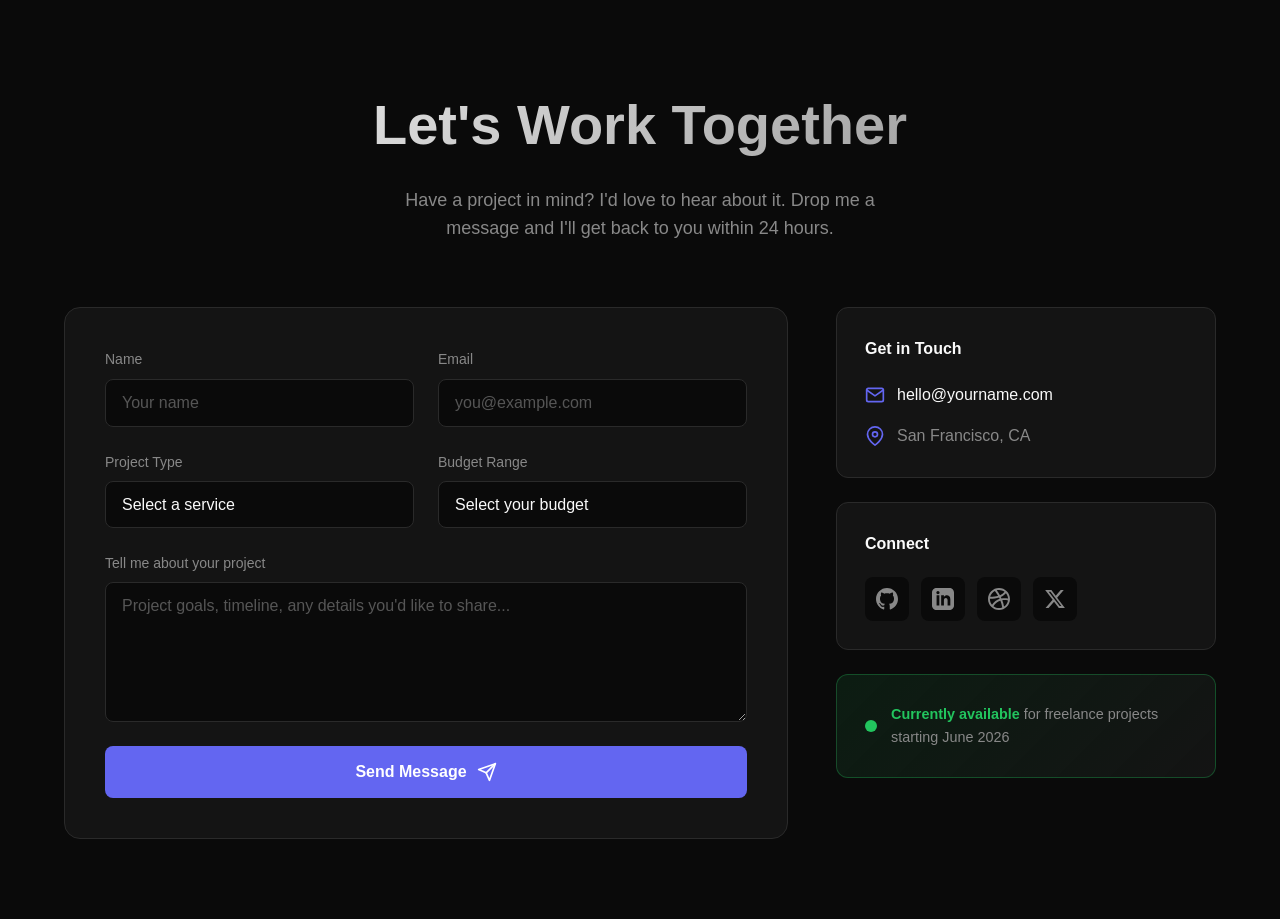
==== contactUs.html @ fe99a96f "Javascript Added" ====
<!DOCTYPE html>
<html lang="en">
<head>
  <meta charset="UTF-8">
  <meta name="viewport" content="width=device-width, initial-scale=1.0">
  <title>Contact | Your Name</title>
  <link rel="stylesheet" href="contactUs.css">
</head>
<body>
  <main class="contact-page">
    <section class="contact-hero">
      <h1>Let's Work Together</h1>
      <p>Have a project in mind? I'd love to hear about it. Drop me a message and I'll get back to you within 24 hours.</p>
    </section>

    <div class="contact-container">
      <form class="contact-form" action="#" method="POST">
        <div class="form-group">
          <label for="name">Name</label>
          <input type="text" id="name" name="name" required placeholder="Your name">
        </div>

        <div class="form-group">
          <label for="email">Email</label>
          <input type="email" id="email" name="email" required placeholder="you@example.com">
        </div>

        <div class="form-group">
          <label for="project-type">Project Type</label>
          <select id="project-type" name="project-type">
            <option value="" disabled selected>Select a service</option>
            <option value="website">Website Development</option>
            <option value="webapp">Web Application</option>
            <option value="design">UI/UX Design</option>
            <option value="redesign">Website Redesign</option>
            <option value="other">Other</option>
          </select>
        </div>

        <div class="form-group">
          <label for="budget">Budget Range</label>
          <select id="budget" name="budget">
            <option value="" disabled selected>Select your budget</option>
            <option value="<2k">Under $2,000</option>
            <option value="2k-5k">$2,000 – $5,000</option>
            <option value="5k-10k">$5,000 – $10,000</option>
            <option value="10k+">$10,000+</option>
          </select>
        </div>

        <div class="form-group full-width">
          <label for="message">Tell me about your project</label>
          <textarea id="message" name="message" rows="5" required placeholder="Project goals, timeline, any details you'd like to share..."></textarea>
        </div>
        
        <button type="submit" class="submit-btn">
          <span>Send Message</span>
          <svg xmlns="[w3.org](http://www.w3.org/2000/svg)" width="20" height="20" viewBox="0 0 24 24" fill="none" stroke="currentColor" stroke-width="2" stroke-linecap="round" stroke-linejoin="round">
            <line x1="22" y1="2" x2="11" y2="13"></line>
            <polygon points="22 2 15 22 11 13 2 9 22 2"></polygon>
          </svg>
        </button>
      </form>

      <aside class="contact-info">
        <div class="info-card">
          <h3>Get in Touch</h3>
          <ul class="contact-details">
            <li>
              <svg xmlns="[w3.org](http://www.w3.org/2000/svg)" width="20" height="20" viewBox="0 0 24 24" fill="none" stroke="currentColor" stroke-width="2" stroke-linecap="round" stroke-linejoin="round">
                <path d="M4 4h16c1.1 0 2 .9 2 2v12c0 1.1-.9 2-2 2H4c-1.1 0-2-.9-2-2V6c0-1.1.9-2 2-2z"></path>
                <polyline points="22,6 12,13 2,6"></polyline>
              </svg>
              <a href="mailto:hello@yourname.com">hello@yourname.com</a>
            </li>
            <li>
              <svg xmlns="[w3.org](http://www.w3.org/2000/svg)" width="20" height="20" viewBox="0 0 24 24" fill="none" stroke="currentColor" stroke-width="2" stroke-linecap="round" stroke-linejoin="round">
                <path d="M21 10c0 7-9 13-9 13s-9-6-9-13a9 9 0 0 1 18 0z"></path>
                <circle cx="12" cy="10" r="3"></circle>
              </svg>
              <span>San Francisco, CA</span>
            </li>
          </ul>
        </div>

        <div class="info-card">
          <h3>Connect</h3>
          <div class="social-links">
            <a href="#" aria-label="GitHub" class="social-link">
              <svg xmlns="[w3.org](http://www.w3.org/2000/svg)" width="22" height="22" viewBox="0 0 24 24" fill="currentColor">
                <path d="M12 0c-6.626 0-12 5.373-12 12 0 5.302 3.438 9.8 8.207 11.387.599.111.793-.261.793-.577v-2.234c-3.338.726-4.033-1.416-4.033-1.416-.546-1.387-1.333-1.756-1.333-1.756-1.089-.745.083-.729.083-.729 1.205.084 1.839 1.237 1.839 1.237 1.07 1.834 2.807 1.304 3.492.997.107-.775.418-1.305.762-1.604-2.665-.305-5.467-1.334-5.467-5.931 0-1.311.469-2.381 1.236-3.221-.124-.303-.535-1.524.117-3.176 0 0 1.008-.322 3.301 1.23.957-.266 1.983-.399 3.003-.404 1.02.005 2.047.138 3.006.404 2.291-1.552 3.297-1.23 3.297-1.23.653 1.653.242 2.874.118 3.176.77.84 1.235 1.911 1.235 3.221 0 4.609-2.807 5.624-5.479 5.921.43.372.823 1.102.823 2.222v3.293c0 .319.192.694.801.576 4.765-1.589 8.199-6.086 8.199-11.386 0-6.627-5.373-12-12-12z"/>
              </svg>
            </a>
            <a href="#" aria-label="LinkedIn" class="social-link">
              <svg xmlns="[w3.org](http://www.w3.org/2000/svg)" width="22" height="22" viewBox="0 0 24 24" fill="currentColor">
                <path d="M19 0h-14c-2.761 0-5 2.239-5 5v14c0 2.761 2.239 5 5 5h14c2.762 0 5-2.239 5-5v-14c0-2.761-2.238-5-5-5zm-11 19h-3v-11h3v11zm-1.5-12.268c-.966 0-1.75-.79-1.75-1.764s.784-1.764 1.75-1.764 1.75.79 1.75 1.764-.783 1.764-1.75 1.764zm13.5 12.268h-3v-5.604c0-3.368-4-3.113-4 0v5.604h-3v-11h3v1.765c1.396-2.586 7-2.777 7 2.476v6.759z"/>
              </svg>
            </a>
            <a href="#" aria-label="Dribbble" class="social-link">
              <svg xmlns="[w3.org](http://www.w3.org/2000/svg)" width="22" height="22" viewBox="0 0 24 24" fill="currentColor">
                <path d="M12 0c-6.628 0-12 5.373-12 12s5.372 12 12 12 12-5.373 12-12-5.372-12-12-12zm9.885 11.441c-2.575-.422-4.943-.445-7.103-.073-.244-.563-.497-1.125-.767-1.68 2.31-1 4.165-2.358 5.548-4.082 1.35 1.594 2.197 3.619 2.322 5.835zm-3.842-7.282c-1.205 1.554-2.868 2.783-4.986 3.68-1.016-1.861-2.178-3.676-3.488-5.438.779-.197 1.591-.314 2.431-.314 2.275 0 4.368.779 6.043 2.072zm-10.516-.993c1.331 1.742 2.511 3.538 3.537 5.381-2.43.715-5.331 1.082-8.684 1.105.692-2.835 2.601-5.193 5.147-6.486zm-5.44 8.834l.013-.256c3.849-.005 7.169-.448 9.95-1.322.233.475.456.952.67 1.432-3.38 1.057-6.165 3.222-8.337 6.48-1.432-1.719-2.296-3.927-2.296-6.334zm3.829 7.81c1.969-3.088 4.482-5.098 7.598-6.027.928 2.42 1.609 4.91 2.043 7.46-3.349 1.291-6.953.666-9.641-1.433zm11.586.43c-.438-2.353-1.08-4.653-1.92-6.897 1.876-.265 3.94-.196 6.199.196-.437 2.786-2.028 5.192-4.279 6.701z"/>
              </svg>
            </a>
            <a href="#" aria-label="Twitter" class="social-link">
              <svg xmlns="[w3.org](http://www.w3.org/2000/svg)" width="22" height="22" viewBox="0 0 24 24" fill="currentColor">
                <path d="M18.244 2.25h3.308l-7.227 8.26 8.502 11.24H16.17l-5.214-6.817L4.99 21.75H1.68l7.73-8.835L1.254 2.25H8.08l4.713 6.231zm-1.161 17.52h1.833L7.084 4.126H5.117z"/>
              </svg>
            </a>
          </div>
        </div>

        <div class="info-card availability">
          <div class="status-indicator"></div>
          <p><strong>Currently available</strong> for freelance projects starting June 2026</p>
        </div>
      </aside>
    </div>
  </main>
</body>
</html>
---- contactUs.css ----
/* styles.css */

* {
  margin: 0;
  padding: 0;
  box-sizing: border-box;
}

:root {
  --color-bg: #0a0a0a;
  --color-surface: #141414;
  --color-surface-hover: #1a1a1a;
  --color-border: #2a2a2a;
  --color-text: #fafafa;
  --color-text-muted: #888;
  --color-accent: #6366f1;
  --color-accent-hover: #818cf8;
  --color-success: #22c55e;
  --radius-sm: 8px;
  --radius-md: 12px;
  --radius-lg: 16px;
}

body {
  font-family: 'Inter', -apple-system, BlinkMacSystemFont, 'Segoe UI', sans-serif;
  background-color: var(--color-bg);
  color: var(--color-text);
  line-height: 1.6;
  min-height: 100vh;
}

.contact-page {
  max-width: 1200px;
  margin: 0 auto;
  padding: 80px 24px;
}

/* Hero Section */
.contact-hero {
  text-align: center;
  margin-bottom: 64px;
}

.contact-hero h1 {
  font-size: clamp(2.5rem, 5vw, 3.5rem);
  font-weight: 700;
  margin-bottom: 16px;
  background: linear-gradient(135deg, var(--color-text) 0%, var(--color-text-muted) 100%);
  -webkit-background-clip: text;
  -webkit-text-fill-color: transparent;
  background-clip: text;
}

.contact-hero p {
  font-size: 1.125rem;
  color: var(--color-text-muted);
  max-width: 500px;
  margin: 0 auto;
}

/* Main Container */
.contact-container {
  display: grid;
  grid-template-columns: 1fr 380px;
  gap: 48px;
  align-items: start;
}

/* Contact Form */
.contact-form {
  display: grid;
  grid-template-columns: 1fr 1fr;
  gap: 24px;
  background: var(--color-surface);
  padding: 40px;
  border-radius: var(--radius-lg);
  border: 1px solid var(--color-border);
}

.form-group {
  display: flex;
  flex-direction: column;
  gap: 8px;
}

.form-group.full-width {
  grid-column: 1 / -1;
}

.form-group label {
  font-size: 0.875rem;
  font-weight: 500;
  color: var(--color-text-muted);
}

.form-group input,
.form-group select,
.form-group textarea {
  padding: 14px 16px;
  background: var(--color-bg);
  border: 1px solid var(--color-border);
  border-radius: var(--radius-sm);
  color: var(--color-text);
  font-size: 1rem;
  font-family: inherit;
  transition: border-color 0.2s, box-shadow 0.2s;
}

.form-group input::placeholder,
.form-group textarea::placeholder {
  color: var(--color-text-muted);
  opacity: 0.6;
}

.form-group input:focus,
.form-group select:focus,
.form-group textarea:focus {
  outline: none;
  border-color: var(--color-accent);
  box-shadow: 0 0 0 3px rgba(99, 102, 241, 0.15);
}

.form-group select {
  cursor: pointer;
  appearance: none;
  background-image: url("data:image/svg+xml,%3Csvg xmlns='[w3.org](http://www.w3.org/2000/svg)' width='16' height='16' viewBox='0 0 24 24' fill='none' stroke='%23888' stroke-width='2'%3E%3Cpolyline points='6 9 12 15 18 9'%3E%3C/polyline%3E%3C/svg%3E");
  background-repeat: no-repeat;
  background-position: right 14px center;
}

.form-group textarea {
  resize: vertical;
  min-height: 140px;
}

.submit-btn {
  grid-column: 1 / -1;
  display: inline-flex;
  align-items: center;
  justify-content: center;
  gap: 10px;
  padding: 16px 32px;
  background: var(--color-accent);
  color: white;
  border: none;
  border-radius: var(--radius-sm);
  font-size: 1rem;
  font-weight: 600;
  cursor: pointer;
  transition: background 0.2s, transform 0.2s;
}

.submit-btn:hover {
  background: var(--color-accent-hover);
  transform: translateY(-2px);
}

.submit-btn:active {
  transform: translateY(0);
}

/* Contact Info Sidebar */
.contact-info {
  display: flex;
  flex-direction: column;
  gap: 24px;
}

.info-card {
  background: var(--color-surface);
  padding: 28px;
  border-radius: var(--radius-md);
  border: 1px solid var(--color-border);
}

.info-card h3 {
  font-size: 1rem;
  font-weight: 600;
  margin-bottom: 20px;
  color: var(--color-text);
}

.contact-details {
  list-style: none;
  display: flex;
  flex-direction: column;
  gap: 16px;
}

.contact-details li {
  display: flex;
  align-items: center;
  gap: 12px;
  color: var(--color-text-muted);
}

.contact-details li svg {
  flex-shrink: 0;
  color: var(--color-accent);
}

.contact-details a {
  color: var(--color-text);
  text-decoration: none;
  transition: color 0.2s;
}

.contact-details a:hover {
  color: var(--color-accent);
}

/* Social Links */
.social-links {
  display: flex;
  gap: 12px;
}

.social-link {
  display: flex;
  align-items: center;
  justify-content: center;
  width: 44px;
  height: 44px;
  background: var(--color-bg);
  border-radius: var(--radius-sm);
  color: var(--color-text-muted);
  transition: background 0.2s, color 0.2s, transform 0.2s;
}

.social-link:hover {
  background: var(--color-accent);
  color: white;
  transform: translateY(-2px);
}

/* Availability Card */
.info-card.availability {
  display: flex;
  align-items: center;
  gap: 14px;
  background: linear-gradient(135deg, rgba(34, 197, 94, 0.1) 0%, var(--color-surface) 100%);
  border-color: rgba(34, 197, 94, 0.3);
}

.status-indicator {
  width: 12px;
  height: 12px;
  background: var(--color-success);
  border-radius: 50%;
  flex-shrink: 0;
  animation: pulse 2s infinite;
}

@keyframes pulse {
  0%, 100% { opacity: 1; }
  50% { opacity: 0.5; }
}

.info-card.availability p {
  font-size: 0.9rem;
  color: var(--color-text-muted);
  margin: 0;
}

.info-card.availability strong {
  color: var(--color-success);
}

/* Responsive */
@media (max-width: 900px) {
  .contact-container {
    grid-template-columns: 1fr;
  }

  .contact-info {
    order: -1;
    flex-direction: row;
    flex-wrap: wrap;
  }

  .info-card {
    flex: 1;
    min-width: 250px;
  }
}

@media (max-width: 600px) {
  .contact-page {
    padding: 48px 16px;
  }

  .contact-form {
    grid-template-columns: 1fr;
    padding: 24px;
  }

  .info-card {
    min-width: 100%;
  }
}
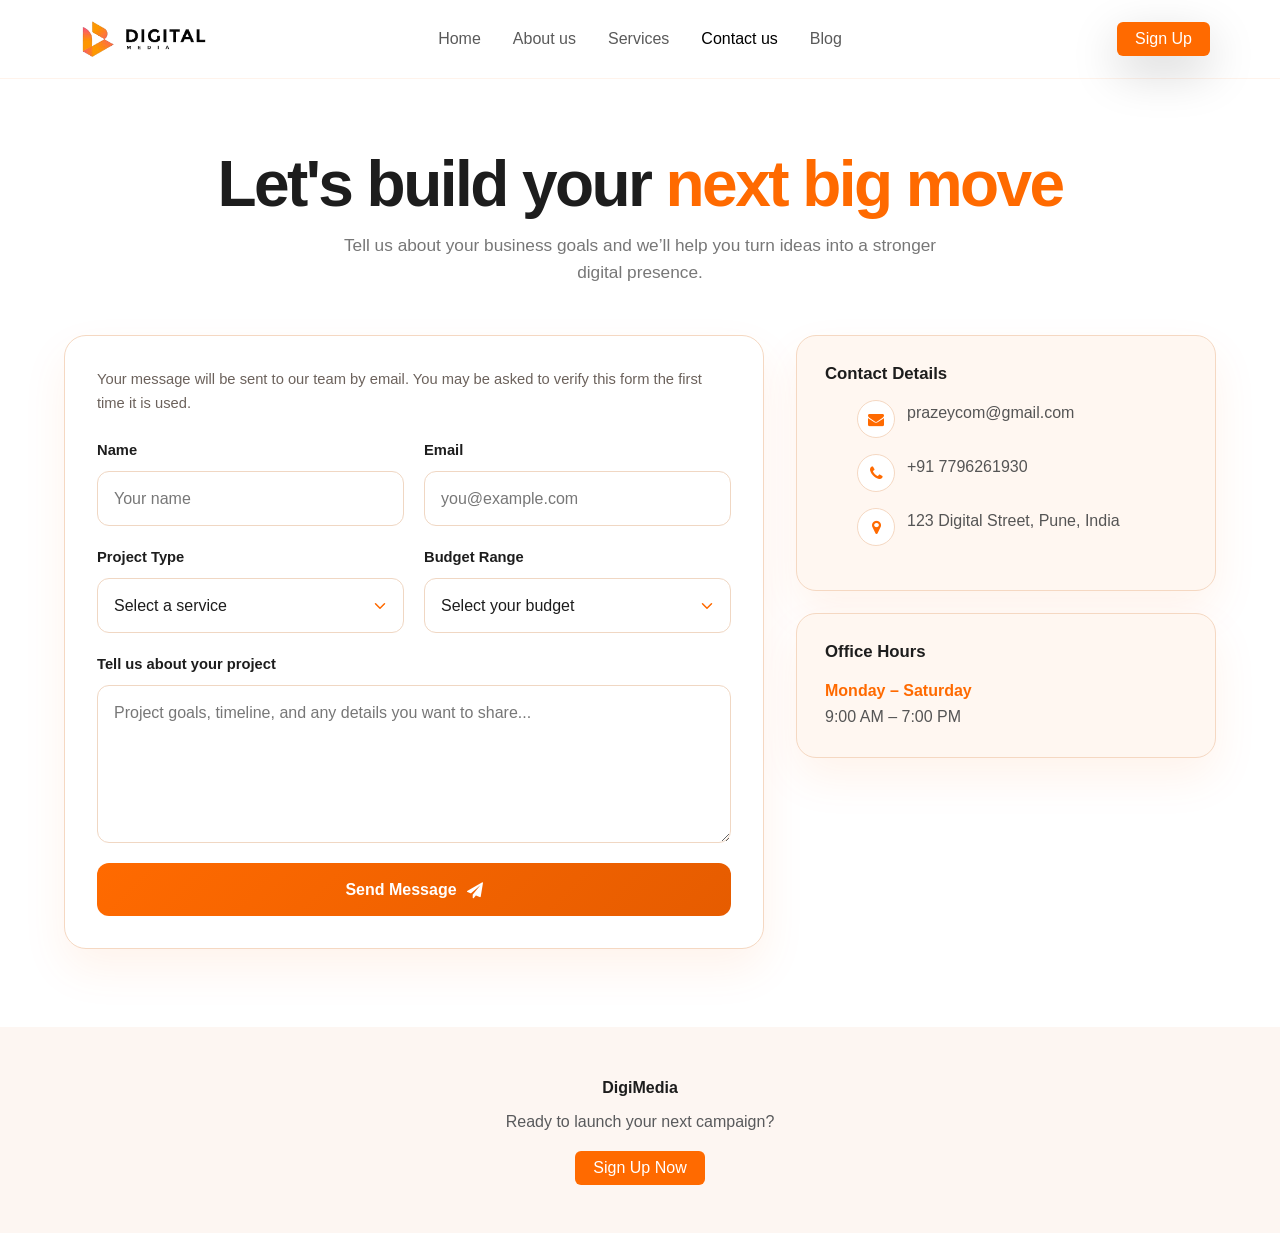
==== commit afc5249b: "Prepare DigiMedia website for deployment" ====
--- a/contactUs.html
+++ b/contactUs.html
@@ -1,20 +1,53 @@
 <!DOCTYPE html>
 <html lang="en">
+
 <head>
   <meta charset="UTF-8">
   <meta name="viewport" content="width=device-width, initial-scale=1.0">
-  <title>Contact | Your Name</title>
+  <title>Contact | DigiMedia</title>
+  <link href="https://cdn.jsdelivr.net/npm/bootstrap@5.3.0/dist/css/bootstrap.min.css" rel="stylesheet">
+  <link href="https://cdn.jsdelivr.net/npm/bootstrap-icons/font/bootstrap-icons.css" rel="stylesheet">
+  <link rel="stylesheet" href="https://cdnjs.cloudflare.com/ajax/libs/font-awesome/4.7.0/css/font-awesome.min.css">
+  <link rel="stylesheet" href="style.css">
   <link rel="stylesheet" href="contactUs.css">
 </head>
+
 <body>
+  <nav class="navbar navbar-expand-lg bg-white py-3">
+    <div class="container">
+      <a class="navbar-brand fw-bold" href="landingPage.html">
+        <img src="assets/images/logo.png" alt="logo" class="main-logo">
+      </a>
+      <button class="navbar-toggler" type="button" data-bs-toggle="collapse" data-bs-target="#navMenu"
+        aria-controls="navMenu" aria-expanded="false" aria-label="Toggle navigation">
+        <span class="navbar-toggler-icon"></span>
+      </button>
+      <div class="collapse navbar-collapse" id="navMenu">
+        <div class="navbar-center-group">
+          <ul class="navbar-nav">
+            <li class="nav-item"><a class="nav-link" href="landingPage.html">Home</a></li>
+            <li class="nav-item"><a class="nav-link" href="about.html">About us</a></li>
+            <li class="nav-item"><a class="nav-link" href="services.html">Services</a></li>
+            <li class="nav-item"><a class="nav-link active" href="contactUs.html" aria-current="page">Contact us</a>
+            </li>
+            <li class="nav-item"><a class="nav-link" href="blog.html">Blog</a></li>
+          </ul>
+        </div>
+        <a href="signUp.html" class="btn btn-orange shadow-lg navbar-cta">Sign Up</a>
+      </div>
+    </div>
+  </nav>
   <main class="contact-page">
     <section class="contact-hero">
-      <h1>Let's Work Together</h1>
-      <p>Have a project in mind? I'd love to hear about it. Drop me a message and I'll get back to you within 24 hours.</p>
+      <h1>Let's build your <span class="text-color">next big move</span></h1>
+      <p>Tell us about your business goals and we’ll help you turn ideas into a stronger digital presence.</p>
     </section>
 
     <div class="contact-container">
-      <form class="contact-form" action="#" method="POST">
+      <form class="contact-form" id="contactForm" action="https://formsubmit.co/prazeycom@gmail.com" method="POST">
+        <p class="form-note">Your message will be sent to our team by email. You may be asked to verify this form the
+          first time it is used.</p>
+        <input type="hidden" name="_subject" value="New DigiMedia project inquiry">
         <div class="form-group">
           <label for="name">Name</label>
           <input type="text" id="name" name="name" required placeholder="Your name">
@@ -30,9 +63,9 @@
           <select id="project-type" name="project-type">
             <option value="" disabled selected>Select a service</option>
             <option value="website">Website Development</option>
-            <option value="webapp">Web Application</option>
-            <option value="design">UI/UX Design</option>
-            <option value="redesign">Website Redesign</option>
+            <option value="marketing">Digital Marketing</option>
+            <option value="branding">Brand Strategy</option>
+            <option value="seo">SEO</option>
             <option value="other">Other</option>
           </select>
         </div>
@@ -41,80 +74,60 @@
           <label for="budget">Budget Range</label>
           <select id="budget" name="budget">
             <option value="" disabled selected>Select your budget</option>
-            <option value="<2k">Under $2,000</option>
-            <option value="2k-5k">$2,000 – $5,000</option>
-            <option value="5k-10k">$5,000 – $10,000</option>
-            <option value="10k+">$10,000+</option>
+            <option value="under-2k">Under ₹4,000</option>
+            <option value="2k-5k">₹4,000 – ₹8,000</option>
+            <option value="5k-10k">₹8,000 – ₹15,000</option>
+            <option value="10k+">₹15,000+</option>
           </select>
         </div>
 
         <div class="form-group full-width">
-          <label for="message">Tell me about your project</label>
-          <textarea id="message" name="message" rows="5" required placeholder="Project goals, timeline, any details you'd like to share..."></textarea>
+          <label for="message">Tell us about your project</label>
+          <textarea id="message" name="message" rows="5" required
+            placeholder="Project goals, timeline, and any details you want to share..."></textarea>
         </div>
-        
+
         <button type="submit" class="submit-btn">
           <span>Send Message</span>
-          <svg xmlns="[w3.org](http://www.w3.org/2000/svg)" width="20" height="20" viewBox="0 0 24 24" fill="none" stroke="currentColor" stroke-width="2" stroke-linecap="round" stroke-linejoin="round">
-            <line x1="22" y1="2" x2="11" y2="13"></line>
-            <polygon points="22 2 15 22 11 13 2 9 22 2"></polygon>
-          </svg>
+          <i class="fa fa-paper-plane"></i>
         </button>
       </form>
 
       <aside class="contact-info">
         <div class="info-card">
-          <h3>Get in Touch</h3>
+          <h3>Contact Details</h3>
           <ul class="contact-details">
             <li>
-              <svg xmlns="[w3.org](http://www.w3.org/2000/svg)" width="20" height="20" viewBox="0 0 24 24" fill="none" stroke="currentColor" stroke-width="2" stroke-linecap="round" stroke-linejoin="round">
-                <path d="M4 4h16c1.1 0 2 .9 2 2v12c0 1.1-.9 2-2 2H4c-1.1 0-2-.9-2-2V6c0-1.1.9-2 2-2z"></path>
-                <polyline points="22,6 12,13 2,6"></polyline>
-              </svg>
-              <a href="mailto:hello@yourname.com">hello@yourname.com</a>
+              <i class="fa fa-envelope"></i>
+              <a href="mailto:prazeycom@gmail.com">prazeycom@gmail.com</a>
             </li>
             <li>
-              <svg xmlns="[w3.org](http://www.w3.org/2000/svg)" width="20" height="20" viewBox="0 0 24 24" fill="none" stroke="currentColor" stroke-width="2" stroke-linecap="round" stroke-linejoin="round">
-                <path d="M21 10c0 7-9 13-9 13s-9-6-9-13a9 9 0 0 1 18 0z"></path>
-                <circle cx="12" cy="10" r="3"></circle>
-              </svg>
-              <span>San Francisco, CA</span>
+              <i class="fa fa-phone"></i>
+              <a href="tel:+917796261930">+91 7796261930</a>
+            </li>
+            <li>
+              <i class="fa fa-map-marker"></i>
+              <span>123 Digital Street, Pune, India</span>
             </li>
           </ul>
         </div>
 
         <div class="info-card">
-          <h3>Connect</h3>
-          <div class="social-links">
-            <a href="#" aria-label="GitHub" class="social-link">
-              <svg xmlns="[w3.org](http://www.w3.org/2000/svg)" width="22" height="22" viewBox="0 0 24 24" fill="currentColor">
-                <path d="M12 0c-6.626 0-12 5.373-12 12 0 5.302 3.438 9.8 8.207 11.387.599.111.793-.261.793-.577v-2.234c-3.338.726-4.033-1.416-4.033-1.416-.546-1.387-1.333-1.756-1.333-1.756-1.089-.745.083-.729.083-.729 1.205.084 1.839 1.237 1.839 1.237 1.07 1.834 2.807 1.304 3.492.997.107-.775.418-1.305.762-1.604-2.665-.305-5.467-1.334-5.467-5.931 0-1.311.469-2.381 1.236-3.221-.124-.303-.535-1.524.117-3.176 0 0 1.008-.322 3.301 1.23.957-.266 1.983-.399 3.003-.404 1.02.005 2.047.138 3.006.404 2.291-1.552 3.297-1.23 3.297-1.23.653 1.653.242 2.874.118 3.176.77.84 1.235 1.911 1.235 3.221 0 4.609-2.807 5.624-5.479 5.921.43.372.823 1.102.823 2.222v3.293c0 .319.192.694.801.576 4.765-1.589 8.199-6.086 8.199-11.386 0-6.627-5.373-12-12-12z"/>
-              </svg>
-            </a>
-            <a href="#" aria-label="LinkedIn" class="social-link">
-              <svg xmlns="[w3.org](http://www.w3.org/2000/svg)" width="22" height="22" viewBox="0 0 24 24" fill="currentColor">
-                <path d="M19 0h-14c-2.761 0-5 2.239-5 5v14c0 2.761 2.239 5 5 5h14c2.762 0 5-2.239 5-5v-14c0-2.761-2.238-5-5-5zm-11 19h-3v-11h3v11zm-1.5-12.268c-.966 0-1.75-.79-1.75-1.764s.784-1.764 1.75-1.764 1.75.79 1.75 1.764-.783 1.764-1.75 1.764zm13.5 12.268h-3v-5.604c0-3.368-4-3.113-4 0v5.604h-3v-11h3v1.765c1.396-2.586 7-2.777 7 2.476v6.759z"/>
-              </svg>
-            </a>
-            <a href="#" aria-label="Dribbble" class="social-link">
-              <svg xmlns="[w3.org](http://www.w3.org/2000/svg)" width="22" height="22" viewBox="0 0 24 24" fill="currentColor">
-                <path d="M12 0c-6.628 0-12 5.373-12 12s5.372 12 12 12 12-5.373 12-12-5.372-12-12-12zm9.885 11.441c-2.575-.422-4.943-.445-7.103-.073-.244-.563-.497-1.125-.767-1.68 2.31-1 4.165-2.358 5.548-4.082 1.35 1.594 2.197 3.619 2.322 5.835zm-3.842-7.282c-1.205 1.554-2.868 2.783-4.986 3.68-1.016-1.861-2.178-3.676-3.488-5.438.779-.197 1.591-.314 2.431-.314 2.275 0 4.368.779 6.043 2.072zm-10.516-.993c1.331 1.742 2.511 3.538 3.537 5.381-2.43.715-5.331 1.082-8.684 1.105.692-2.835 2.601-5.193 5.147-6.486zm-5.44 8.834l.013-.256c3.849-.005 7.169-.448 9.95-1.322.233.475.456.952.67 1.432-3.38 1.057-6.165 3.222-8.337 6.48-1.432-1.719-2.296-3.927-2.296-6.334zm3.829 7.81c1.969-3.088 4.482-5.098 7.598-6.027.928 2.42 1.609 4.91 2.043 7.46-3.349 1.291-6.953.666-9.641-1.433zm11.586.43c-.438-2.353-1.08-4.653-1.92-6.897 1.876-.265 3.94-.196 6.199.196-.437 2.786-2.028 5.192-4.279 6.701z"/>
-              </svg>
-            </a>
-            <a href="#" aria-label="Twitter" class="social-link">
-              <svg xmlns="[w3.org](http://www.w3.org/2000/svg)" width="22" height="22" viewBox="0 0 24 24" fill="currentColor">
-                <path d="M18.244 2.25h3.308l-7.227 8.26 8.502 11.24H16.17l-5.214-6.817L4.99 21.75H1.68l7.73-8.835L1.254 2.25H8.08l4.713 6.231zm-1.161 17.52h1.833L7.084 4.126H5.117z"/>
-              </svg>
-            </a>
-          </div>
-        </div>
-
-        <div class="info-card availability">
-          <div class="status-indicator"></div>
-          <p><strong>Currently available</strong> for freelance projects starting June 2026</p>
+          <h3>Office Hours</h3>
+          <p><strong>Monday – Saturday</strong><br>9:00 AM – 7:00 PM</p>
         </div>
       </aside>
     </div>
   </main>
+  <footer class="footer-section mt-5 py-5">
+    <div class="container text-center">
+      <p class="mb-2 fw-semibold">DigiMedia</p>
+      <p class="text-muted mb-3">Ready to launch your next campaign?</p>
+      <a href="signUp.html" class="btn btn-orange">Sign Up Now</a>
+    </div>
+  </footer>
+  <script src="https://cdn.jsdelivr.net/npm/bootstrap@5.3.0/dist/js/bootstrap.bundle.min.js"></script>
+  <script src="script.js"></script>
 </body>
-</html>
+
+</html>
--- a/style.css
+++ b/style.css
@@ -0,0 +1,631 @@
+html {
+  scroll-behavior: smooth;
+}
+
+body {
+  overflow-x: hidden;
+}
+
+img {
+  max-width: 100%;
+  height: auto;
+  display: block;
+}
+
+.main-logo {
+  width: 30%;
+  min-width: 110px;
+}
+
+.text-color {
+  color: #ff6a00;
+}
+
+.custom-align {
+  text-align: center;
+}
+
+.btn-orange {
+  background: #ff6a00;
+  color: white;
+  border-radius: 8px;
+  padding: 4px 17px;
+}
+
+.btn-orange:hover {
+  background: #e65c00;
+  color: white;
+}
+
+.dark-mode {
+  background-color: black;
+  color: white;
+}
+
+/* HERO */                                                                                                                                                                                                                                                                                                                       
+.hero-section {
+  background: #fff;
+}
+
+.hero-title {
+  font-size: 42px;
+  font-weight: bold;
+  color: #222;
+}
+/* 
+.hero-title span {
+  color: #ff6a00;
+} */
+
+.hero-text {
+  color: #777;
+  margin: 20px 0;
+  font-size: 16px;
+}
+
+.hero-img {
+  max-width: 90%;
+}
+
+.explore {
+  color: #ff6a00;
+  cursor: pointer;
+  font-weight: 500;
+}
+
+/* Services Section */
+
+.service-card {
+  border-radius: 15px;
+  transition: 0.3s;
+}
+
+.service-card:hover {
+  transform: translateY(-8px);
+}
+
+/* Solution Section */
+.solution-section {
+  background: #fdf6f2;
+}
+
+.solution-title {
+  font-size: 32px;
+}
+
+.solution-text {
+  margin: 15px 0 25px;
+}
+
+.step {
+  margin-bottom: 10px;
+}
+
+/* NUMBER CIRCLE */
+.step-number {
+  width: 35px;
+  height: 35px;
+  background: #ff6a00;
+  color: #fff;
+  border-radius: 50%;
+  display: flex;
+  align-items: center;
+  justify-content: center;
+  margin-right: 15px;
+  font-weight: bold;
+}
+
+.btn-orange {
+  background: #ff6a00;
+  color: white;
+  border-radius: 6px;
+}
+
+.btn-orange:hover {
+  background: #e65c00;
+}
+
+.btn-outline-orange {
+  border: 1px solid #ff6a00;
+  color: #ff6a00;
+  border-radius: 6px;
+}
+
+.btn-outline-orange:hover {
+  background: #ff6a00;
+  color: #fff;
+}
+
+.solution-img {
+  max-width: 80%;
+}
+
+/* Clients Feedback Section */
+.card:hover {
+  transform: translateY(-5px);
+  transition: 0.3s;
+}
+
+.carousel-btn {
+  background-color: #ffb885;
+  color: #fff;
+  border: none;
+  border-radius: 50%;
+  width: 45px;
+  height: 45px;
+  font-size: 18px;
+  display: flex;
+  align-items: center;
+  justify-content: center;
+}
+
+.carousel-btn:hover {
+  background-color: #ff6a00;
+}
+.client-img{
+  width: 50px;
+  height: 50px;
+  object-fit: cover;
+}
+
+/* Footer Section */
+.footer-section {
+  background: #fdf6f2;
+  text-align:center;
+}
+.footer-top{
+  color:#fff;
+  background:#ff6a00;
+  align-items: center;
+}
+
+.btn-outline-light:hover {
+  background: #fff;
+  color: #ff6a00;
+}
+.social-media{
+  justify-content:center;
+}
+a {
+  text-decoration: none;
+  color: #212529;
+}
+a:hover{
+  color: #ff6600;
+}
+
+.signup-page {
+  background: linear-gradient(135deg, #fff7f1 0%, #ffe9db 100%);
+  min-height: 100dvh;
+  display: flex;
+  align-items: center;
+  justify-content: center;
+  padding: 2rem 0;
+  overflow-x: hidden;
+  overflow-y: auto;
+}
+
+.signup-card {
+  border-radius: 22px;
+  overflow: hidden;
+  width: 100%;
+}
+
+.signup-side {
+  background: linear-gradient(135deg, #ff6a00 0%, #ff8f3c 100%);
+  min-height: 320px;
+  overflow: hidden;
+}
+
+.pixel-scene {
+  position: relative;
+  display: flex;
+  gap: 8px;
+  margin-top: 10px;
+  margin-bottom: 12px;
+  pointer-events: none;
+  opacity: 0.9;
+}
+
+.pixel {
+  position: relative;
+  width: 12px;
+  height: 12px;
+  background: rgba(255, 255, 255, 0.9);
+  box-shadow: 0 0 0 2px rgba(255, 255, 255, 0.2);
+  animation: drift 4s ease-in-out infinite;
+}
+
+.pixel-1 { animation-delay: 0s; }
+.pixel-2 { animation-delay: 0.8s; }
+.pixel-3 { animation-delay: 1.5s; }
+.pixel-4 { animation-delay: 2s; }
+
+@keyframes drift {
+  0%, 100% { transform: translateY(0px) scale(1); }
+  50% { transform: translateY(-10px) scale(1.06); }
+}
+
+.custom-input {
+  border-radius: 10px;
+  border: 1px solid #f2d2bf;
+  padding: 10px 12px;
+}
+
+.custom-input:focus {
+  border-color: #ff6a00;
+  box-shadow: 0 0 0 0.2rem rgba(255, 106, 0, 0.2);
+}
+
+.hero-section {
+  position: relative;
+  overflow: hidden;
+}
+
+.hero-pixels {
+  position: absolute;
+  top: 2rem;
+  right: 3rem;
+  display: grid;
+  grid-template-columns: repeat(3, 10px);
+  gap: 10px;
+  z-index: 1;
+}
+
+.hero-pixels span {
+  width: 10px;
+  height: 10px;
+  border-radius: 3px;
+  background: rgba(255, 106, 0, 0.95);
+  box-shadow: 0 0 0 1px rgba(255, 106, 0, 0.25);
+  animation: float 4s ease-in-out infinite;
+}
+
+.hero-pixels span:nth-child(2) { animation-delay: 0.2s; }
+.hero-pixels span:nth-child(3) { animation-delay: 0.4s; }
+.hero-pixels span:nth-child(4) { animation-delay: 0.6s; }
+.hero-pixels span:nth-child(5) { animation-delay: 0.8s; }
+
+@keyframes float {
+  0%, 100% { transform: translateY(0) scale(1); }
+  50% { transform: translateY(-6px) scale(1.05); }
+}
+
+.success-message {
+  color: #167e3b;
+  background: #eaf8ee;
+  padding: 10px;
+  border-radius: 8px;
+  border: 1px solid #a9e0b8;
+}
+
+.footer-curve{
+  background: #ff6a00;
+  height:50px;
+  border-top-left-radius: 70% 120%;
+  border-top-right-radius: 70% 120%;
+  color: #fff;
+  text-align:center;
+}
+
+.navbar .container {
+  position: relative;
+}
+
+.navbar {
+  position: sticky;
+  top: 0;
+  z-index: 1030;
+  background: rgba(255, 255, 255, 0.96);
+  backdrop-filter: blur(6px);
+  border-bottom: 1px solid rgba(255, 106, 0, 0.08);
+}
+
+.navbar .navbar-collapse {
+  display: flex;
+  align-items: center;
+  justify-content: center;
+  flex: 1;
+}
+
+.navbar-center-group {
+  position: absolute;
+  left: 50%;
+  transform: translateX(-50%);
+}
+
+.navbar-center-group .navbar-nav {
+  display: flex;
+  gap: 1rem;
+}
+
+.navbar-cta {
+  position: absolute;
+  right: 0;
+  top: 50%;
+  transform: translateY(-50%);
+}
+
+.navbar-toggler {
+  z-index: 1020;
+  border: 1px solid rgba(255, 106, 0, 0.3);
+  border-radius: 10px;
+  padding: 0.45rem 0.6rem;
+}
+
+.navbar-toggler:focus {
+  box-shadow: none;
+}
+
+.navbar-toggler .navbar-toggler-icon {
+  background-image: url("data:image/svg+xml,%3csvg xmlns='http://www.w3.org/2000/svg' viewBox='0 0 30 30'%3e%3cpath stroke='rgba(255, 106, 0, 1)' stroke-linecap='round' stroke-width='2.2' d='M4 7h22M4 15h22M4 23h22'/%3e%3c/svg%3e");
+}
+
+@media (max-width: 1199.98px) {
+  .navbar-center-group {
+    left: 52%;
+  }
+}
+
+@media (max-width: 991.98px) {
+  .navbar {
+    padding-top: 0.75rem;
+    padding-bottom: 0.75rem;
+  }
+
+  .navbar .container {
+    position: relative;
+  }
+
+  .navbar-brand {
+    margin-right: 0.5rem;
+  }
+
+  .navbar-toggler {
+    width: 46px;
+    height: 46px;
+    padding: 0.35rem 0.45rem;
+    border-radius: 12px;
+  }
+
+  .navbar .navbar-collapse {
+    display: none !important;
+    position: absolute;
+    top: calc(100% + 10px);
+    left: 10px;
+    right: 10px;
+    z-index: 1040;
+    flex-direction: column;
+    align-items: stretch;
+    padding: 0.9rem;
+    border: 1px solid rgba(255, 106, 0, 0.15);
+    border-radius: 22px;
+    background: linear-gradient(180deg, #ffffff 0%, #fff9f5 100%);
+    box-shadow: 0 20px 40px rgba(20, 20, 20, 0.08);
+  }
+
+  .navbar .navbar-collapse.show {
+    display: flex !important;
+  }
+
+  .navbar-center-group,
+  .navbar-cta {
+    position: static;
+    transform: none;
+    width: 100%;
+  }
+
+  .navbar-center-group {
+    justify-content: center;
+    margin-top: 0.1rem;
+  }
+
+  .navbar-center-group .navbar-nav {
+    display: flex;
+    flex-direction: column;
+    align-items: stretch;
+    gap: 0.25rem;
+    width: 100%;
+  }
+
+  .navbar-nav .nav-item {
+    width: 100%;
+  }
+
+  .navbar-nav .nav-link {
+    width: 100%;
+    text-align: center;
+    padding: 0.9rem 1rem;
+    border-radius: 12px;
+    font-size: 0.98rem;
+    font-weight: 700;
+    color: #2d2d2d;
+    letter-spacing: 0.01em;
+    transition: all 0.2s ease;
+    border: 1px solid transparent;
+  }
+
+  .navbar-nav .nav-link:hover,
+  .navbar-nav .nav-link.active {
+    background: linear-gradient(135deg, rgba(255, 106, 0, 0.12), rgba(255, 106, 0, 0.03));
+    border-color: rgba(255, 106, 0, 0.14);
+    color: #ff6a00;
+  }
+
+  .navbar-cta {
+    margin-top: 0.85rem;
+    display: flex;
+    justify-content: center;
+  }
+
+  .navbar-cta.btn {
+    width: 100%;
+    max-width: 220px;
+    margin-inline: auto;
+    border-radius: 12px;
+    padding: 0.85rem 1rem;
+    font-weight: 700;
+    box-shadow: 0 12px 24px rgba(255, 106, 0, 0.18);
+  }
+
+  .hero-title {
+    font-size: 36px;
+  }
+}
+
+@media (max-width: 767.98px) {
+  .main-logo {
+    width: 120px;
+  }
+
+  .hero-title {
+    font-size: 30px;
+  }
+
+  .hero-text {
+    font-size: 15px;
+  }
+
+  .navbar-nav {
+    text-align: center;
+  }
+
+  .solution-title {
+    font-size: 24px;
+    text-align: center;
+  }
+
+  .solution-text {
+    text-align: center;
+  }
+
+  .step {
+    flex-direction: column;
+    align-items: center;
+    justify-content: center;
+    text-align: center;
+  }
+
+  .step-number {
+    margin: 0 0 10px;
+  }
+
+  .carousel-btn {
+    width: 35px;
+    height: 35px;
+    font-size: 14px;
+  }
+
+  .footer-top {
+    flex-direction: column;
+    align-items: center;
+    text-align: center;
+  }
+}
+
+@media (max-width: 575.98px) {
+  .container {
+    padding-left: 12px;
+    padding-right: 12px;
+  }
+
+  .main-logo {
+    width: 110px;
+    min-width: 110px;
+  }
+
+  .navbar-brand {
+    margin-right: 0.5rem;
+  }
+
+  .navbar-toggler {
+    padding: 0.35rem 0.5rem;
+  }
+
+  .btn-orange,
+  .btn-outline-orange {
+    width: 100%;
+    margin-top: 10px;
+  }
+
+  .hero-title {
+    font-size: 26px;
+  }
+
+  .hero-img,
+  .solution-img,
+  .agency-img {
+    max-width: 100%;
+  }
+
+  .navbar .navbar-collapse {
+    left: 0;
+    right: 0;
+    padding: 0.85rem 0.7rem;
+  }
+
+  .navbar .nav-link {
+    padding-left: 0.35rem;
+    padding-right: 0.35rem;
+  }
+
+  .navbar .navbar-collapse {
+    left: 0;
+    right: 0;
+    border-radius: 16px;
+  }
+}
+
+.blog-more {
+  margin-top: auto;
+  padding-top: 1rem;
+  color: #555;
+}
+
+.blog-more summary {
+  width: fit-content;
+  color: #e65c00;
+  font-weight: 700;
+  cursor: pointer;
+}
+
+.blog-more p {
+  margin: 0.75rem 0 0;
+  line-height: 1.65;
+}
+
+.form-feedback {
+  grid-column: 1 / -1;
+  margin: 0;
+  color: #285c37;
+  line-height: 1.5;
+}
+
+a:focus-visible,
+button:focus-visible,
+summary:focus-visible,
+input:focus-visible,
+select:focus-visible,
+textarea:focus-visible {
+  outline: 3px solid rgba(255, 106, 0, 0.55);
+  outline-offset: 3px;
+}
+
+@media (prefers-reduced-motion: reduce) {
+  *,
+  *::before,
+  *::after {
+    scroll-behavior: auto !important;
+    animation-duration: 0.01ms !important;
+    animation-iteration-count: 1 !important;
+    transition-duration: 0.01ms !important;
+  }
+}
+
+.form-note {
+  grid-column: 1 / -1;
+  margin: 0;
+  padding: 0 0 0.25rem;
+  color: #6c625c;
+  font-size: 0.92rem;
+}
--- a/contactUs.css
+++ b/contactUs.css
@@ -1,4 +1,14 @@
-/* styles.css */
+:root {
+  --brand-orange: #ff6a00;
+  --brand-orange-dark: #e65c00;
+  --brand-cream: #fff7f1;
+  --brand-cream-deep: #fdf6f2;
+  --text-dark: #1d1d1d;
+  --text-medium: #555;
+  --text-light: #777;
+  --border-soft: #f5d8c2;
+  --shadow-soft: 0 20px 45px rgba(255, 106, 0, 0.08);
+}
 
 * {
   margin: 0;
@@ -6,75 +16,56 @@
   box-sizing: border-box;
 }
 
-:root {
-  --color-bg: #0a0a0a;
-  --color-surface: #141414;
-  --color-surface-hover: #1a1a1a;
-  --color-border: #2a2a2a;
-  --color-text: #fafafa;
-  --color-text-muted: #888;
-  --color-accent: #6366f1;
-  --color-accent-hover: #818cf8;
-  --color-success: #22c55e;
-  --radius-sm: 8px;
-  --radius-md: 12px;
-  --radius-lg: 16px;
-}
-
 body {
   font-family: 'Inter', -apple-system, BlinkMacSystemFont, 'Segoe UI', sans-serif;
-  background-color: var(--color-bg);
-  color: var(--color-text);
+  background: #fff;
+  color: var(--text-dark);
   line-height: 1.6;
-  min-height: 100vh;
 }
 
 .contact-page {
   max-width: 1200px;
   margin: 0 auto;
-  padding: 80px 24px;
-}
-
-/* Hero Section */
+  padding: 70px 24px 30px;
+}
+
 .contact-hero {
   text-align: center;
-  margin-bottom: 64px;
+  margin-bottom: 48px;
 }
 
 .contact-hero h1 {
-  font-size: clamp(2.5rem, 5vw, 3.5rem);
-  font-weight: 700;
-  margin-bottom: 16px;
-  background: linear-gradient(135deg, var(--color-text) 0%, var(--color-text-muted) 100%);
-  -webkit-background-clip: text;
-  -webkit-text-fill-color: transparent;
-  background-clip: text;
+  font-size: clamp(2.4rem, 5vw, 4rem);
+  font-weight: 800;
+  color: var(--text-dark);
+  line-height: 1.1;
+  letter-spacing: -0.04em;
+  margin-bottom: 12px;
 }
 
 .contact-hero p {
-  font-size: 1.125rem;
-  color: var(--color-text-muted);
-  max-width: 500px;
+  max-width: 620px;
   margin: 0 auto;
-}
-
-/* Main Container */
+  font-size: 1.08rem;
+  color: var(--text-light);
+}
+
 .contact-container {
   display: grid;
-  grid-template-columns: 1fr 380px;
-  gap: 48px;
+  grid-template-columns: 1.5fr 0.9fr;
+  gap: 32px;
   align-items: start;
 }
 
-/* Contact Form */
 .contact-form {
   display: grid;
-  grid-template-columns: 1fr 1fr;
-  gap: 24px;
-  background: var(--color-surface);
-  padding: 40px;
-  border-radius: var(--radius-lg);
-  border: 1px solid var(--color-border);
+  grid-template-columns: repeat(2, minmax(0, 1fr));
+  gap: 20px;
+  background: #fff;
+  border: 1px solid var(--border-soft);
+  border-radius: 22px;
+  box-shadow: var(--shadow-soft);
+  padding: 32px;
 }
 
 .form-group {
@@ -88,96 +79,90 @@
 }
 
 .form-group label {
-  font-size: 0.875rem;
-  font-weight: 500;
-  color: var(--color-text-muted);
+  font-size: 0.92rem;
+  font-weight: 600;
+  color: var(--text-dark);
 }
 
 .form-group input,
 .form-group select,
 .form-group textarea {
+  width: 100%;
   padding: 14px 16px;
-  background: var(--color-bg);
-  border: 1px solid var(--color-border);
-  border-radius: var(--radius-sm);
-  color: var(--color-text);
+  background: #fff;
+  border: 1px solid #f0d7c3;
+  border-radius: 12px;
+  color: var(--text-dark);
   font-size: 1rem;
   font-family: inherit;
-  transition: border-color 0.2s, box-shadow 0.2s;
+  transition: border-color 0.2s ease, box-shadow 0.2s ease;
 }
 
 .form-group input::placeholder,
 .form-group textarea::placeholder {
-  color: var(--color-text-muted);
-  opacity: 0.6;
+  color: var(--text-light);
 }
 
 .form-group input:focus,
 .form-group select:focus,
 .form-group textarea:focus {
   outline: none;
-  border-color: var(--color-accent);
-  box-shadow: 0 0 0 3px rgba(99, 102, 241, 0.15);
+  border-color: var(--brand-orange);
+  box-shadow: 0 0 0 0.2rem rgba(255, 106, 0, 0.12);
+}
+
+.form-group textarea {
+  min-height: 150px;
+  resize: vertical;
 }
 
 .form-group select {
-  cursor: pointer;
   appearance: none;
-  background-image: url("data:image/svg+xml,%3Csvg xmlns='[w3.org](http://www.w3.org/2000/svg)' width='16' height='16' viewBox='0 0 24 24' fill='none' stroke='%23888' stroke-width='2'%3E%3Cpolyline points='6 9 12 15 18 9'%3E%3C/polyline%3E%3C/svg%3E");
+  background-image: url("data:image/svg+xml,%3Csvg xmlns='http://www.w3.org/2000/svg' width='18' height='18' viewBox='0 0 24 24' fill='none' stroke='%23ff6a00' stroke-width='2' stroke-linecap='round' stroke-linejoin='round'%3E%3Cpolyline points='6 9 12 15 18 9'/%3E%3C/svg%3E");
   background-repeat: no-repeat;
   background-position: right 14px center;
 }
 
-.form-group textarea {
-  resize: vertical;
-  min-height: 140px;
-}
-
 .submit-btn {
   grid-column: 1 / -1;
+  width: 100%;
   display: inline-flex;
   align-items: center;
   justify-content: center;
   gap: 10px;
-  padding: 16px 32px;
-  background: var(--color-accent);
-  color: white;
   border: none;
-  border-radius: var(--radius-sm);
-  font-size: 1rem;
+  border-radius: 12px;
+  background: linear-gradient(135deg, var(--brand-orange) 0%, var(--brand-orange-dark) 100%);
+  color: #fff;
   font-weight: 600;
-  cursor: pointer;
-  transition: background 0.2s, transform 0.2s;
+  padding: 14px 20px;
+  transition: transform 0.2s ease, box-shadow 0.2s ease;
 }
 
 .submit-btn:hover {
-  background: var(--color-accent-hover);
   transform: translateY(-2px);
-}
-
-.submit-btn:active {
-  transform: translateY(0);
-}
-
-/* Contact Info Sidebar */
+  box-shadow: 0 14px 28px rgba(255, 106, 0, 0.25);
+}
+
 .contact-info {
   display: flex;
   flex-direction: column;
-  gap: 24px;
+  gap: 22px;
 }
 
 .info-card {
-  background: var(--color-surface);
+  background: var(--brand-cream);
+  border: 1px solid var(--border-soft);
+  border-radius: 20px;
   padding: 28px;
-  border-radius: var(--radius-md);
-  border: 1px solid var(--color-border);
+  box-shadow: var(--shadow-soft);
 }
 
 .info-card h3 {
-  font-size: 1rem;
-  font-weight: 600;
-  margin-bottom: 20px;
-  color: var(--color-text);
+  font-size: 1.05rem;
+  font-weight: 700;
+  margin-bottom: 16px;
+  color: var(--text-dark);
 }
 
 .contact-details {
@@ -189,84 +174,43 @@
 
 .contact-details li {
   display: flex;
-  align-items: center;
+  align-items: flex-start;
   gap: 12px;
-  color: var(--color-text-muted);
-}
-
-.contact-details li svg {
+  color: var(--text-medium);
+}
+
+.contact-details i {
+  width: 38px;
+  height: 38px;
   flex-shrink: 0;
-  color: var(--color-accent);
-}
-
-.contact-details a {
-  color: var(--color-text);
-  text-decoration: none;
-  transition: color 0.2s;
-}
-
-.contact-details a:hover {
-  color: var(--color-accent);
-}
-
-/* Social Links */
-.social-links {
-  display: flex;
-  gap: 12px;
-}
-
-.social-link {
-  display: flex;
+  display: inline-flex;
   align-items: center;
   justify-content: center;
-  width: 44px;
-  height: 44px;
-  background: var(--color-bg);
-  border-radius: var(--radius-sm);
-  color: var(--color-text-muted);
-  transition: background 0.2s, color 0.2s, transform 0.2s;
-}
-
-.social-link:hover {
-  background: var(--color-accent);
-  color: white;
-  transform: translateY(-2px);
-}
-
-/* Availability Card */
-.info-card.availability {
-  display: flex;
-  align-items: center;
-  gap: 14px;
-  background: linear-gradient(135deg, rgba(34, 197, 94, 0.1) 0%, var(--color-surface) 100%);
-  border-color: rgba(34, 197, 94, 0.3);
-}
-
-.status-indicator {
-  width: 12px;
-  height: 12px;
-  background: var(--color-success);
   border-radius: 50%;
-  flex-shrink: 0;
-  animation: pulse 2s infinite;
-}
-
-@keyframes pulse {
-  0%, 100% { opacity: 1; }
-  50% { opacity: 0.5; }
-}
-
-.info-card.availability p {
-  font-size: 0.9rem;
-  color: var(--color-text-muted);
+  background: #fff;
+  color: var(--brand-orange);
+  border: 1px solid var(--border-soft);
+}
+
+.contact-details a,
+.contact-details span {
+  color: var(--text-medium);
+  text-decoration: none;
+}
+
+.contact-details a:hover {
+  color: var(--brand-orange);
+}
+
+.info-card p {
   margin: 0;
-}
-
-.info-card.availability strong {
-  color: var(--color-success);
-}
-
-/* Responsive */
+  color: var(--text-medium);
+}
+
+.info-card strong {
+  color: var(--brand-orange);
+}
+
 @media (max-width: 900px) {
   .contact-container {
     grid-template-columns: 1fr;
@@ -274,27 +218,20 @@
 
   .contact-info {
     order: -1;
-    flex-direction: row;
-    flex-wrap: wrap;
-  }
-
-  .info-card {
-    flex: 1;
-    min-width: 250px;
   }
 }
 
 @media (max-width: 600px) {
   .contact-page {
-    padding: 48px 16px;
+    padding: 48px 16px 30px;
   }
 
   .contact-form {
     grid-template-columns: 1fr;
-    padding: 24px;
-  }
-
-  .info-card {
-    min-width: 100%;
-  }
-}
+    padding: 22px 18px;
+  }
+
+  .contact-hero {
+    margin-bottom: 32px;
+  }
+}
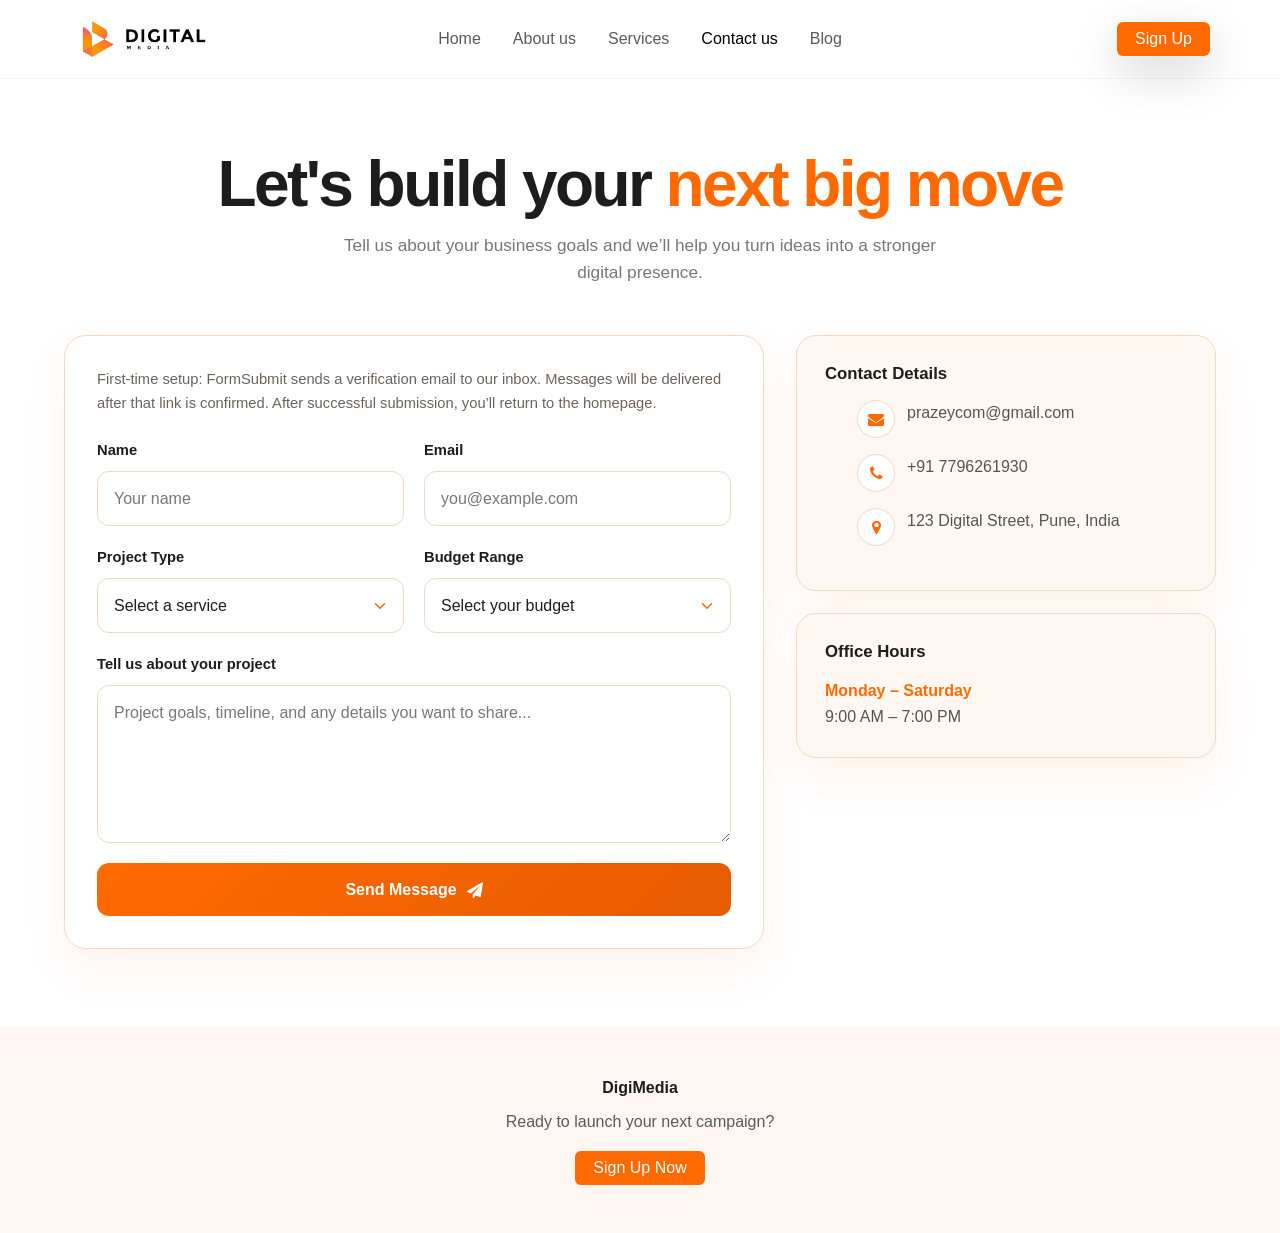
==== commit 23124395: "Redirect contact submissions to homepage" ====
--- a/contactUs.html
+++ b/contactUs.html
@@ -45,9 +45,10 @@
 
     <div class="contact-container">
       <form class="contact-form" id="contactForm" action="https://formsubmit.co/prazeycom@gmail.com" method="POST">
-        <p class="form-note">Your message will be sent to our team by email. You may be asked to verify this form the
-          first time it is used.</p>
+        <p class="form-note">First-time setup: FormSubmit sends a verification email to our inbox. Messages will be
+          delivered after that link is confirmed. After successful submission, you’ll return to the homepage.</p>
         <input type="hidden" name="_subject" value="New DigiMedia project inquiry">
+        <input type="hidden" name="_next" value="https://prachiyadav24.github.io/DigiMedia-LandingPage/">
         <div class="form-group">
           <label for="name">Name</label>
           <input type="text" id="name" name="name" required placeholder="Your name">
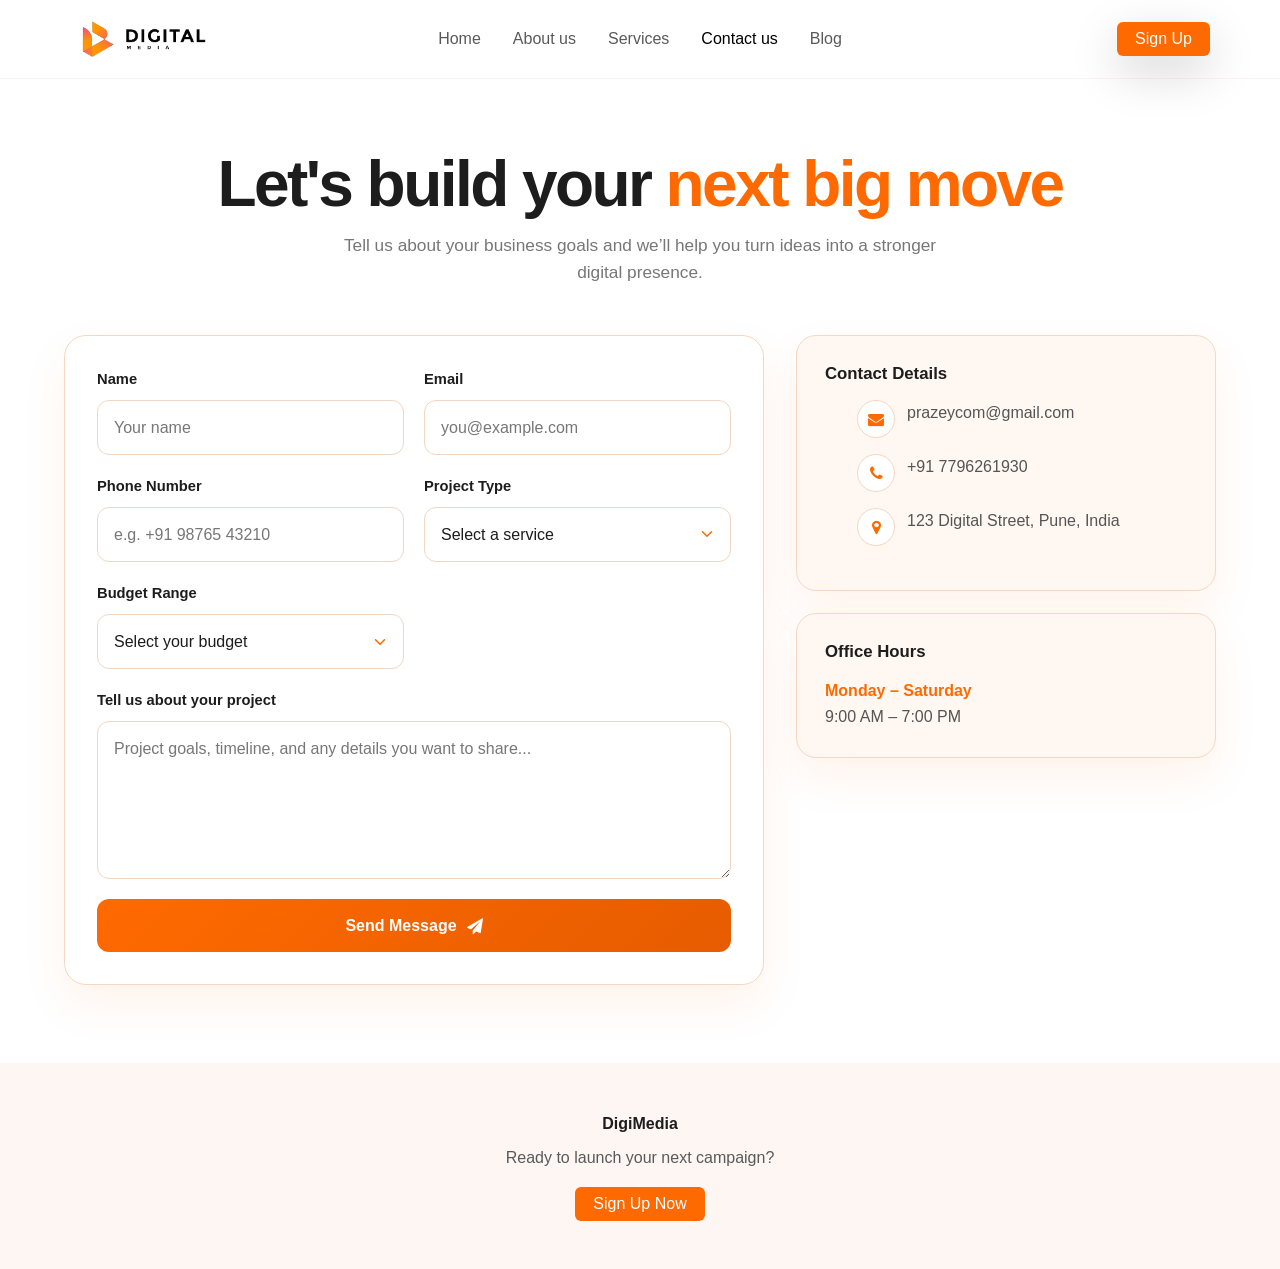
==== commit c6bfed40: "Add phone number to contact form" ====
--- a/contactUs.html
+++ b/contactUs.html
@@ -45,8 +45,6 @@
 
     <div class="contact-container">
       <form class="contact-form" id="contactForm" action="https://formsubmit.co/prazeycom@gmail.com" method="POST">
-        <p class="form-note">First-time setup: FormSubmit sends a verification email to our inbox. Messages will be
-          delivered after that link is confirmed. After successful submission, you’ll return to the homepage.</p>
         <input type="hidden" name="_subject" value="New DigiMedia project inquiry">
         <input type="hidden" name="_next" value="https://prachiyadav24.github.io/DigiMedia-LandingPage/">
         <div class="form-group">
@@ -57,6 +55,12 @@
         <div class="form-group">
           <label for="email">Email</label>
           <input type="email" id="email" name="email" required placeholder="you@example.com">
+        </div>
+
+        <div class="form-group">
+          <label for="phone">Phone Number</label>
+          <input type="tel" id="phone" name="phone" autocomplete="tel" inputmode="tel" required
+            placeholder="e.g. +91 98765 43210">
         </div>
 
         <div class="form-group">
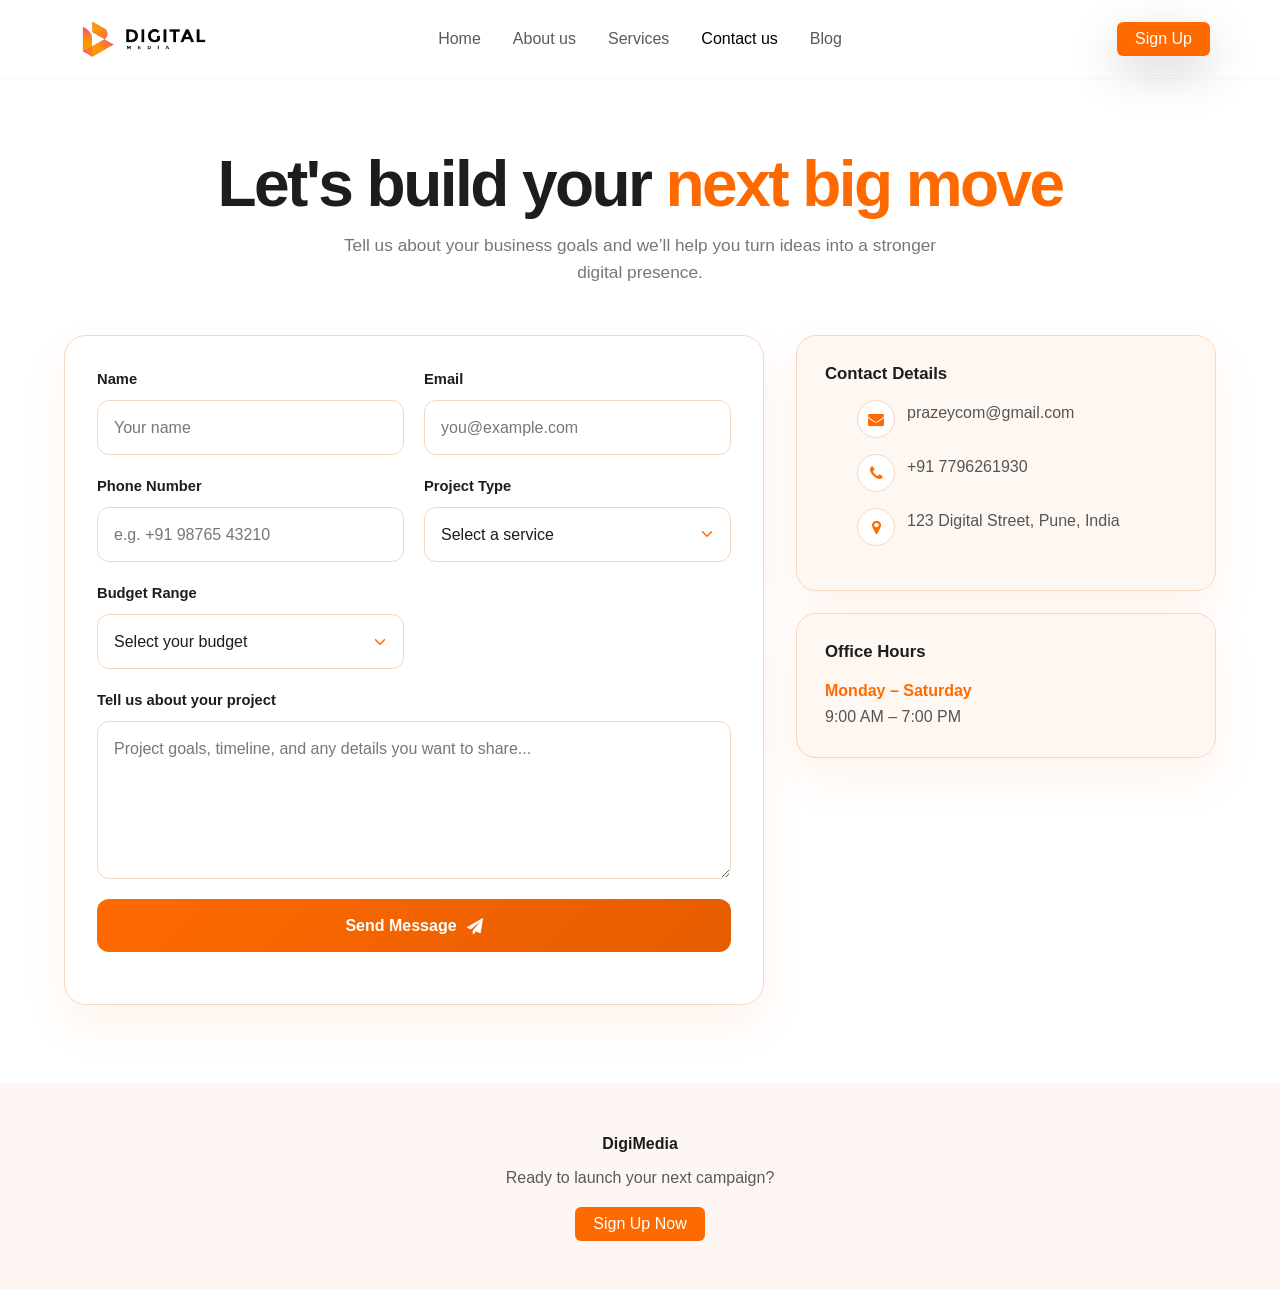
==== commit c2c85dac: "Show contact form delivery errors" ====
--- a/contactUs.html
+++ b/contactUs.html
@@ -44,9 +44,8 @@
     </section>
 
     <div class="contact-container">
-      <form class="contact-form" id="contactForm" action="https://formsubmit.co/prazeycom@gmail.com" method="POST">
+      <form class="contact-form" id="contactForm" action="https://formsubmit.co/ajax/prazeycom@gmail.com" method="POST">
         <input type="hidden" name="_subject" value="New DigiMedia project inquiry">
-        <input type="hidden" name="_next" value="https://prachiyadav24.github.io/DigiMedia-LandingPage/">
         <div class="form-group">
           <label for="name">Name</label>
           <input type="text" id="name" name="name" required placeholder="Your name">
@@ -96,6 +95,7 @@
           <span>Send Message</span>
           <i class="fa fa-paper-plane"></i>
         </button>
+        <p class="form-feedback" id="contactFeedback" role="status" aria-live="polite" aria-atomic="true"></p>
       </form>
 
       <aside class="contact-info">
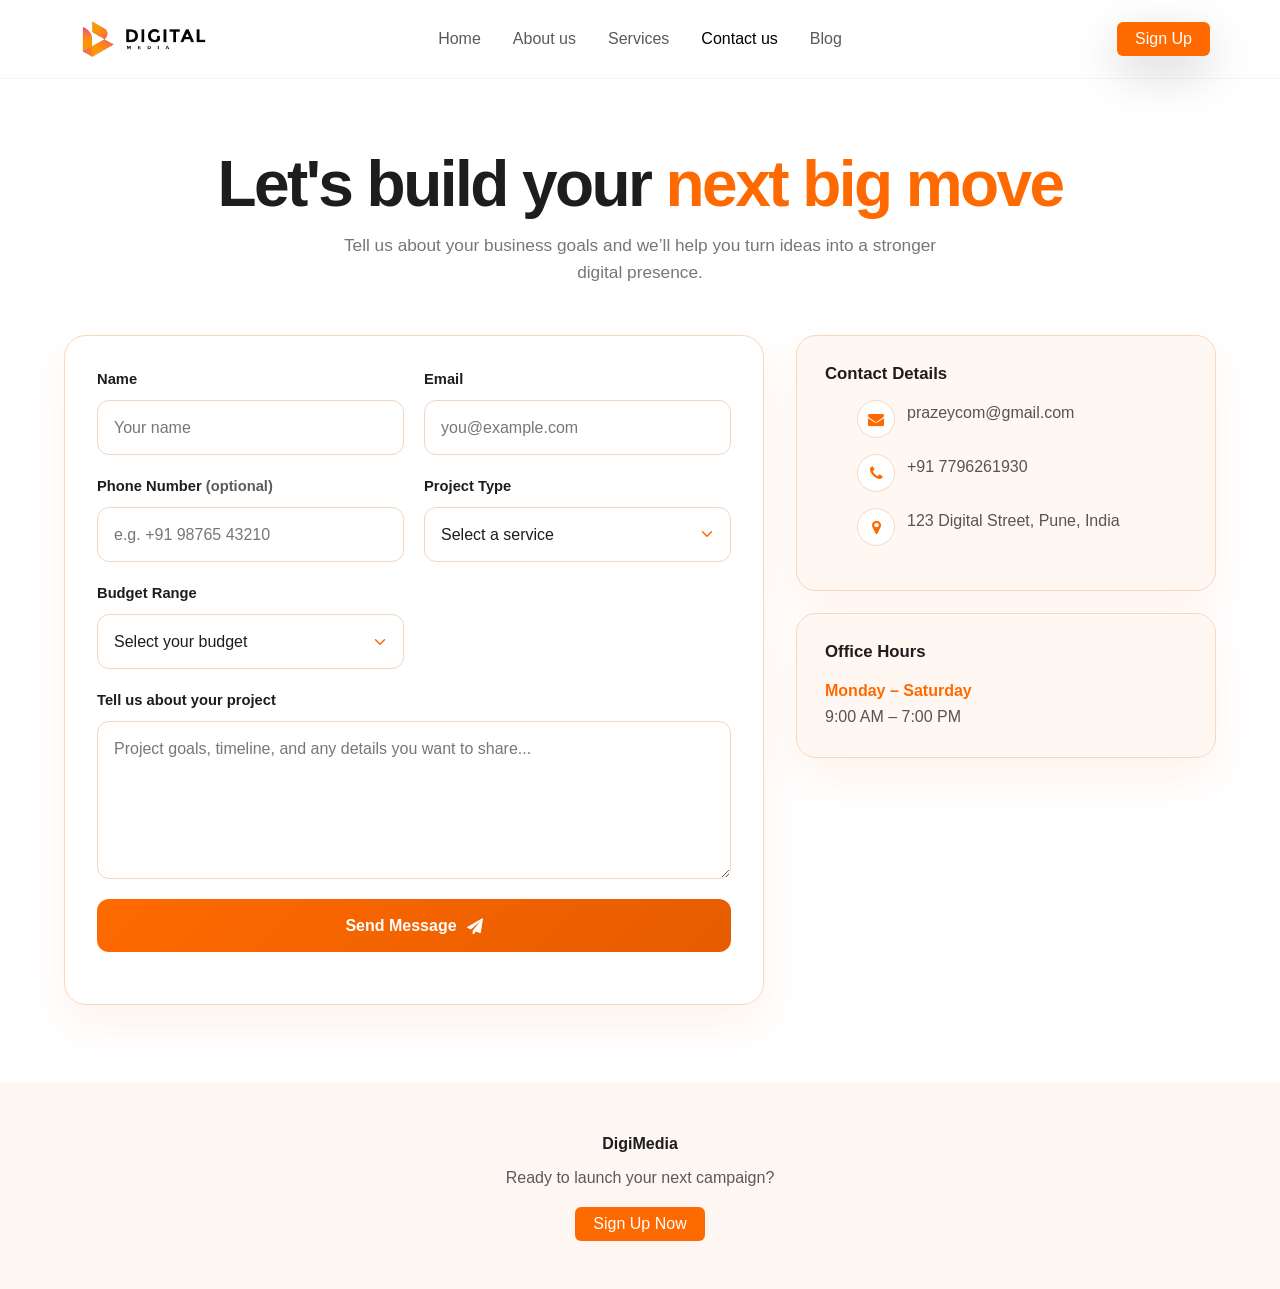
==== commit 200b1c31: "Make contact phone number optional" ====
--- a/contactUs.html
+++ b/contactUs.html
@@ -57,8 +57,8 @@
         </div>
 
         <div class="form-group">
-          <label for="phone">Phone Number</label>
-          <input type="tel" id="phone" name="phone" autocomplete="tel" inputmode="tel" required
+          <label for="phone">Phone Number <span class="text-muted">(optional)</span></label>
+          <input type="tel" id="phone" name="phone" autocomplete="tel" inputmode="tel"
             placeholder="e.g. +91 98765 43210">
         </div>
 
